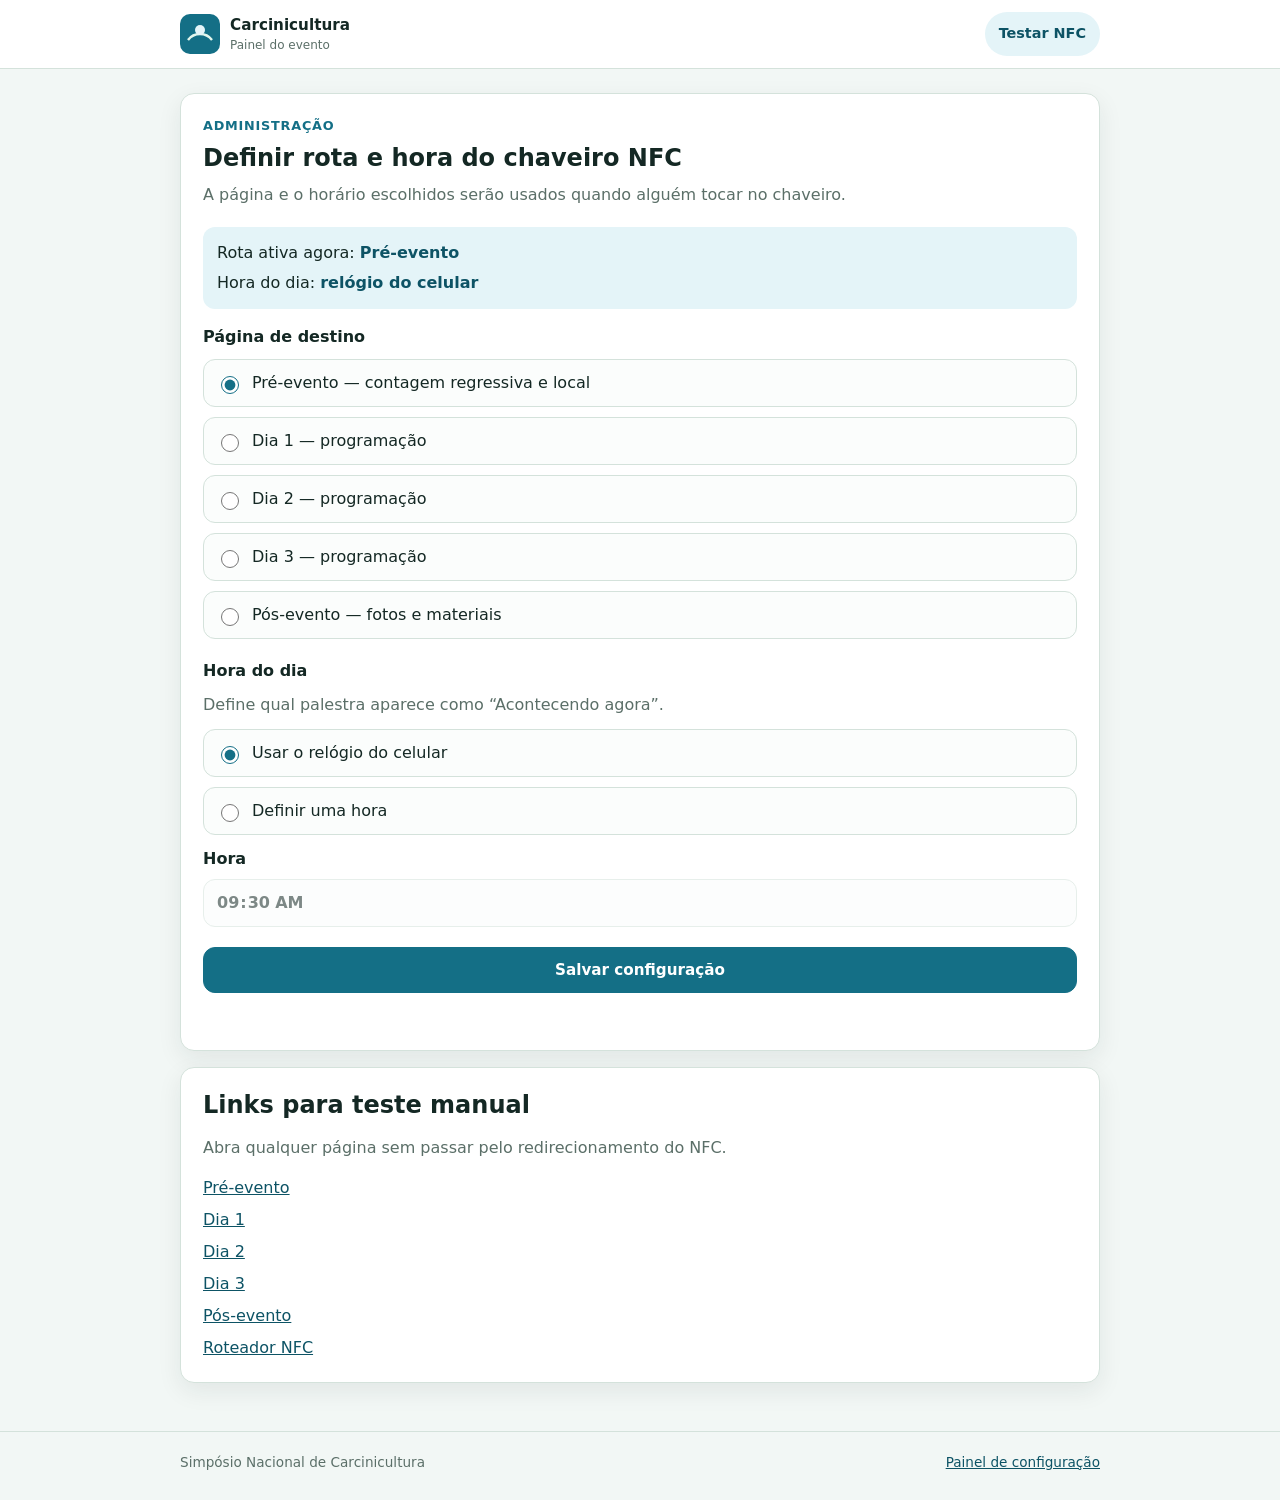
==== admin.html @ 5eb8358a "first commit" ====
<!DOCTYPE html>
<html lang="pt-BR">
<head>
  <meta charset="UTF-8">
  <meta name="viewport" content="width=device-width, initial-scale=1.0">
  <title>Painel de configuração | Simpósio Nacional de Carcinicultura</title>
  <link rel="stylesheet" href="styles.css">
</head>
<body data-page="admin">
  <header class="app-header">
    <div class="header-inner">
      <a class="brand" href="pre-evento.html">
        <svg class="brand-mark" viewBox="0 0 40 40" aria-hidden="true">
          <rect width="40" height="40" rx="10" fill="#146f86"/>
          <path d="M8 26c6-8 18-8 24 0" fill="none" stroke="#e3f6ec" stroke-width="2.4"/>
          <circle cx="20" cy="16" r="5" fill="#e4f4f8"/>
        </svg>
        <span class="brand-text">
          <strong>Carcinicultura</strong>
          <span>Painel do evento</span>
        </span>
      </a>
      <a class="header-link" href="index.html">Testar NFC</a>
    </div>
  </header>

  <main class="page stack">
    <section class="admin-panel">
      <p class="kicker">Administração</p>
      <h1>Definir rota e hora do chaveiro NFC</h1>
      <p class="lead">A página e o horário escolhidos serão usados quando alguém tocar no chaveiro.</p>

      <div class="status-box">
        <div>Rota ativa agora: <strong data-current-route>Pré-evento</strong></div>
        <div>Hora do dia: <strong data-current-time>relógio do celular</strong></div>
      </div>

      <form data-admin-form>
        <fieldset class="admin-fieldset">
          <legend>Página de destino</legend>
          <div class="radio-list">
            <label>
              <input type="radio" name="route" value="pre-evento.html" checked>
              Pré-evento — contagem regressiva e local
            </label>
            <label>
              <input type="radio" name="route" value="dia1.html">
              Dia 1 — programação
            </label>
            <label>
              <input type="radio" name="route" value="dia2.html">
              Dia 2 — programação
            </label>
            <label>
              <input type="radio" name="route" value="dia3.html">
              Dia 3 — programação
            </label>
            <label>
              <input type="radio" name="route" value="pos-evento.html">
              Pós-evento — fotos e materiais
            </label>
          </div>
        </fieldset>

        <fieldset class="admin-fieldset">
          <legend>Hora do dia</legend>
          <p class="muted">Define qual palestra aparece como “Acontecendo agora”.</p>
          <div class="radio-list">
            <label>
              <input type="radio" name="time_mode" value="auto" checked>
              Usar o relógio do celular
            </label>
            <label>
              <input type="radio" name="time_mode" value="manual">
              Definir uma hora
            </label>
          </div>
          <label class="time-field">
            Hora
            <input type="time" name="event_time" data-time-input value="09:30">
          </label>
        </fieldset>

        <div class="actions">
          <button class="btn btn-primary" type="submit">Salvar configuração</button>
        </div>
        <p class="feedback" data-feedback></p>
      </form>
    </section>

    <section class="card">
      <h2>Links para teste manual</h2>
      <p class="muted">Abra qualquer página sem passar pelo redirecionamento do NFC.</p>
      <ul class="test-links">
        <li><a href="pre-evento.html">Pré-evento</a></li>
        <li><a href="dia1.html">Dia 1</a></li>
        <li><a href="dia2.html">Dia 2</a></li>
        <li><a href="dia3.html">Dia 3</a></li>
        <li><a href="pos-evento.html">Pós-evento</a></li>
        <li><a href="index.html">Roteador NFC</a></li>
      </ul>
    </section>
  </main>

  <footer class="app-footer">
    <div class="footer-inner">
      <span>Simpósio Nacional de Carcinicultura</span>
      <a href="admin.html">Painel de configuração</a>
    </div>
  </footer>
  <script src="app.js"></script>
</body>
</html>
---- styles.css ----
:root {
  --bg: #f2f7f5;
  --surface: #ffffff;
  --text: #142824;
  --muted: #5b6f68;
  --blue: #146f86;
  --blue-dark: #0d5365;
  --green: #1c8558;
  --green-dark: #146544;
  --blue-soft: #e4f4f8;
  --green-soft: #e3f6ec;
  --border: #d4e2db;
  --past: #7d8b86;
  --shadow: 0 8px 24px rgba(20, 40, 36, 0.08);
  --radius: 14px;
}

* {
  box-sizing: border-box;
}

html,
body {
  margin: 0;
  padding: 0;
}

body {
  font-family: "Segoe UI", system-ui, -apple-system, sans-serif;
  background: var(--bg);
  color: var(--text);
  line-height: 1.5;
  min-height: 100vh;
}

img {
  max-width: 100%;
  display: block;
}

a {
  color: var(--blue-dark);
}

.app-header {
  background: var(--surface);
  border-bottom: 1px solid var(--border);
  position: sticky;
  top: 0;
  z-index: 10;
}

.header-inner,
.page,
.footer-inner {
  width: min(920px, calc(100% - 32px));
  margin: 0 auto;
}

.header-inner {
  display: flex;
  align-items: center;
  justify-content: space-between;
  gap: 12px;
  padding: 12px 0;
}

.brand {
  display: flex;
  align-items: center;
  gap: 10px;
  text-decoration: none;
  color: inherit;
  min-width: 0;
}

.brand-mark {
  width: 40px;
  height: 40px;
  flex: 0 0 auto;
}

.brand-text strong,
.brand-text span {
  display: block;
}

.brand-text strong {
  font-size: 0.95rem;
}

.brand-text span {
  font-size: 0.75rem;
  color: var(--muted);
}

.header-link {
  display: inline-flex;
  align-items: center;
  justify-content: center;
  min-height: 44px;
  padding: 0 14px;
  border-radius: 999px;
  background: var(--blue-soft);
  color: var(--blue-dark);
  text-decoration: none;
  font-weight: 600;
  font-size: 0.9rem;
}

.page {
  padding: 24px 0 48px;
}

.hero,
.card,
.talk,
.photo-card,
.material-card,
.admin-panel,
.router-card {
  background: var(--surface);
  border: 1px solid var(--border);
  border-radius: var(--radius);
  box-shadow: var(--shadow);
}

.hero,
.card,
.admin-panel,
.router-card {
  padding: 22px;
}

.kicker {
  margin: 0 0 8px;
  color: var(--blue);
  font-size: 0.8rem;
  font-weight: 700;
  letter-spacing: 0.06em;
  text-transform: uppercase;
}

h1,
h2,
h3 {
  margin: 0 0 10px;
  line-height: 1.25;
}

.lead,
.muted {
  color: var(--muted);
}

.lead {
  margin: 0 0 20px;
}

.countdown {
  display: grid;
  grid-template-columns: repeat(4, 1fr);
  gap: 10px;
  margin: 20px 0 8px;
}

.countdown-item {
  background: linear-gradient(180deg, var(--blue-soft), #fff);
  border: 1px solid var(--border);
  border-radius: 12px;
  padding: 12px 6px;
  text-align: center;
}

.countdown-item strong {
  display: block;
  font-size: clamp(1.4rem, 6vw, 2rem);
  color: var(--blue-dark);
}

.countdown-item span {
  font-size: 0.75rem;
  color: var(--muted);
}

.stack {
  display: grid;
  gap: 16px;
}

.days-nav,
.actions,
.radio-list {
  display: grid;
  gap: 10px;
}

.days-nav {
  grid-template-columns: repeat(3, 1fr);
}

.days-nav a,
.btn {
  display: inline-flex;
  align-items: center;
  justify-content: center;
  min-height: 46px;
  padding: 10px 16px;
  border-radius: 12px;
  border: 1px solid var(--border);
  background: var(--surface);
  color: var(--text);
  text-decoration: none;
  font-weight: 600;
  font-size: 0.95rem;
}

.days-nav a.active,
.btn-primary {
  background: var(--blue);
  border-color: var(--blue);
  color: #fff;
}

.btn {
  cursor: pointer;
  font-family: inherit;
}

.btn-primary:hover,
.days-nav a.active:hover {
  background: var(--blue-dark);
}

.btn-secondary {
  background: var(--green-soft);
  border-color: #b7e0c8;
  color: var(--green-dark);
}

.talks {
  display: grid;
  gap: 12px;
}

.talk {
  padding: 16px;
  transition: opacity 0.2s ease, border-color 0.2s ease, background 0.2s ease;
}

.talk-top {
  display: flex;
  align-items: flex-start;
  justify-content: space-between;
  gap: 10px;
}

.talk time {
  font-weight: 700;
  color: var(--blue-dark);
  font-size: 0.92rem;
}

.talk h3 {
  margin: 8px 0 4px;
  font-size: 1.05rem;
}

.talk p {
  margin: 0;
  color: var(--muted);
  font-size: 0.92rem;
}

.badge {
  display: inline-flex;
  align-items: center;
  min-height: 28px;
  padding: 0 10px;
  border-radius: 999px;
  background: var(--green);
  color: #fff;
  font-size: 0.75rem;
  font-weight: 700;
  white-space: nowrap;
}

.badge:empty,
.badge[hidden] {
  display: none;
}

.badge.is-past {
  background: #8a9691;
}

.badge.is-future {
  background: var(--blue);
}

.talk.is-past {
  opacity: 0.55;
  background: #eef2f0;
}

.talk.is-past time,
.talk.is-past h3,
.talk.is-past p {
  color: var(--past);
}

.talk.is-now {
  background: linear-gradient(180deg, var(--green-soft), var(--blue-soft));
  border-color: #8ecfb0;
}

.photo-grid,
.material-grid {
  display: grid;
  gap: 12px;
}

.photo-grid {
  grid-template-columns: 1fr;
}

.photo-card {
  overflow: hidden;
}

.photo-card img {
  width: 100%;
  height: 210px;
  object-fit: cover;
}

.photo-card figcaption {
  padding: 12px 14px 14px;
  font-size: 0.92rem;
}

.material-card {
  padding: 16px;
}

.material-card h3 {
  font-size: 1rem;
}

.material-card p {
  margin: 0 0 14px;
  color: var(--muted);
  font-size: 0.92rem;
}

.address {
  margin: 0 0 16px;
}

.card .actions,
.admin-panel .actions {
  margin-top: 16px;
}

.map-frame {
  border: 1px solid var(--border);
  border-radius: 12px;
  overflow: hidden;
  min-height: 180px;
  background:
    linear-gradient(180deg, rgba(20, 111, 134, 0.08), rgba(28, 133, 88, 0.08)),
    repeating-linear-gradient(
      90deg,
      #d9ebe3 0 12px,
      #e7f3ed 12px 24px
    );
  display: grid;
  place-items: center;
  text-align: center;
  padding: 20px;
}

.map-pin {
  width: 22px;
  height: 22px;
  margin: 0 auto 8px;
  border-radius: 50% 50% 50% 0;
  background: var(--blue);
  transform: rotate(-45deg);
}

.radio-list label {
  display: flex;
  align-items: center;
  gap: 10px;
  min-height: 48px;
  padding: 8px 12px;
  border: 1px solid var(--border);
  border-radius: 12px;
  background: #fbfdfc;
}

.radio-list input {
  width: 18px;
  height: 18px;
  accent-color: var(--blue);
}

.admin-fieldset {
  margin: 0 0 20px;
  padding: 0;
  border: 0;
}

.admin-fieldset legend {
  padding: 0;
  margin-bottom: 10px;
  font-weight: 700;
}

.admin-fieldset .muted {
  margin: 0 0 12px;
}

.time-field {
  display: grid;
  gap: 8px;
  margin-top: 12px;
  font-weight: 600;
}

.time-field input {
  width: 100%;
  min-height: 48px;
  padding: 10px 12px;
  border: 1px solid var(--border);
  border-radius: 12px;
  background: #fbfdfc;
  color: var(--text);
  font: inherit;
}

.time-field input:disabled {
  opacity: 0.55;
}

.status-box {
  margin: 16px 0;
  padding: 14px;
  border-radius: 12px;
  background: var(--blue-soft);
}

.status-box div + div {
  margin-top: 6px;
}

.status-box strong {
  color: var(--blue-dark);
}

.feedback {
  min-height: 1.4em;
  margin: 12px 0 0;
  color: var(--green-dark);
  font-weight: 600;
}

.test-links {
  display: grid;
  gap: 8px;
  margin: 0;
  padding: 0;
  list-style: none;
}

.app-footer {
  border-top: 1px solid var(--border);
  padding: 20px 0 28px;
  color: var(--muted);
  font-size: 0.85rem;
}

.footer-inner {
  display: flex;
  justify-content: space-between;
  gap: 12px;
  flex-wrap: wrap;
}

.router-body {
  min-height: 100vh;
  display: grid;
  place-items: center;
  padding: 24px;
}

.router-card {
  width: min(420px, 100%);
  text-align: center;
}

.router-links {
  display: grid;
  gap: 8px;
  margin-top: 16px;
}

@media (min-width: 640px) {
  .photo-grid,
  .material-grid,
  .material-card .actions,
  .card .actions {
    grid-template-columns: 1fr 1fr;
  }

  .days-nav {
    grid-template-columns: repeat(3, 1fr);
  }
}

@media (min-width: 900px) {
  .photo-grid {
    grid-template-columns: 1fr 1fr 1fr;
  }
}
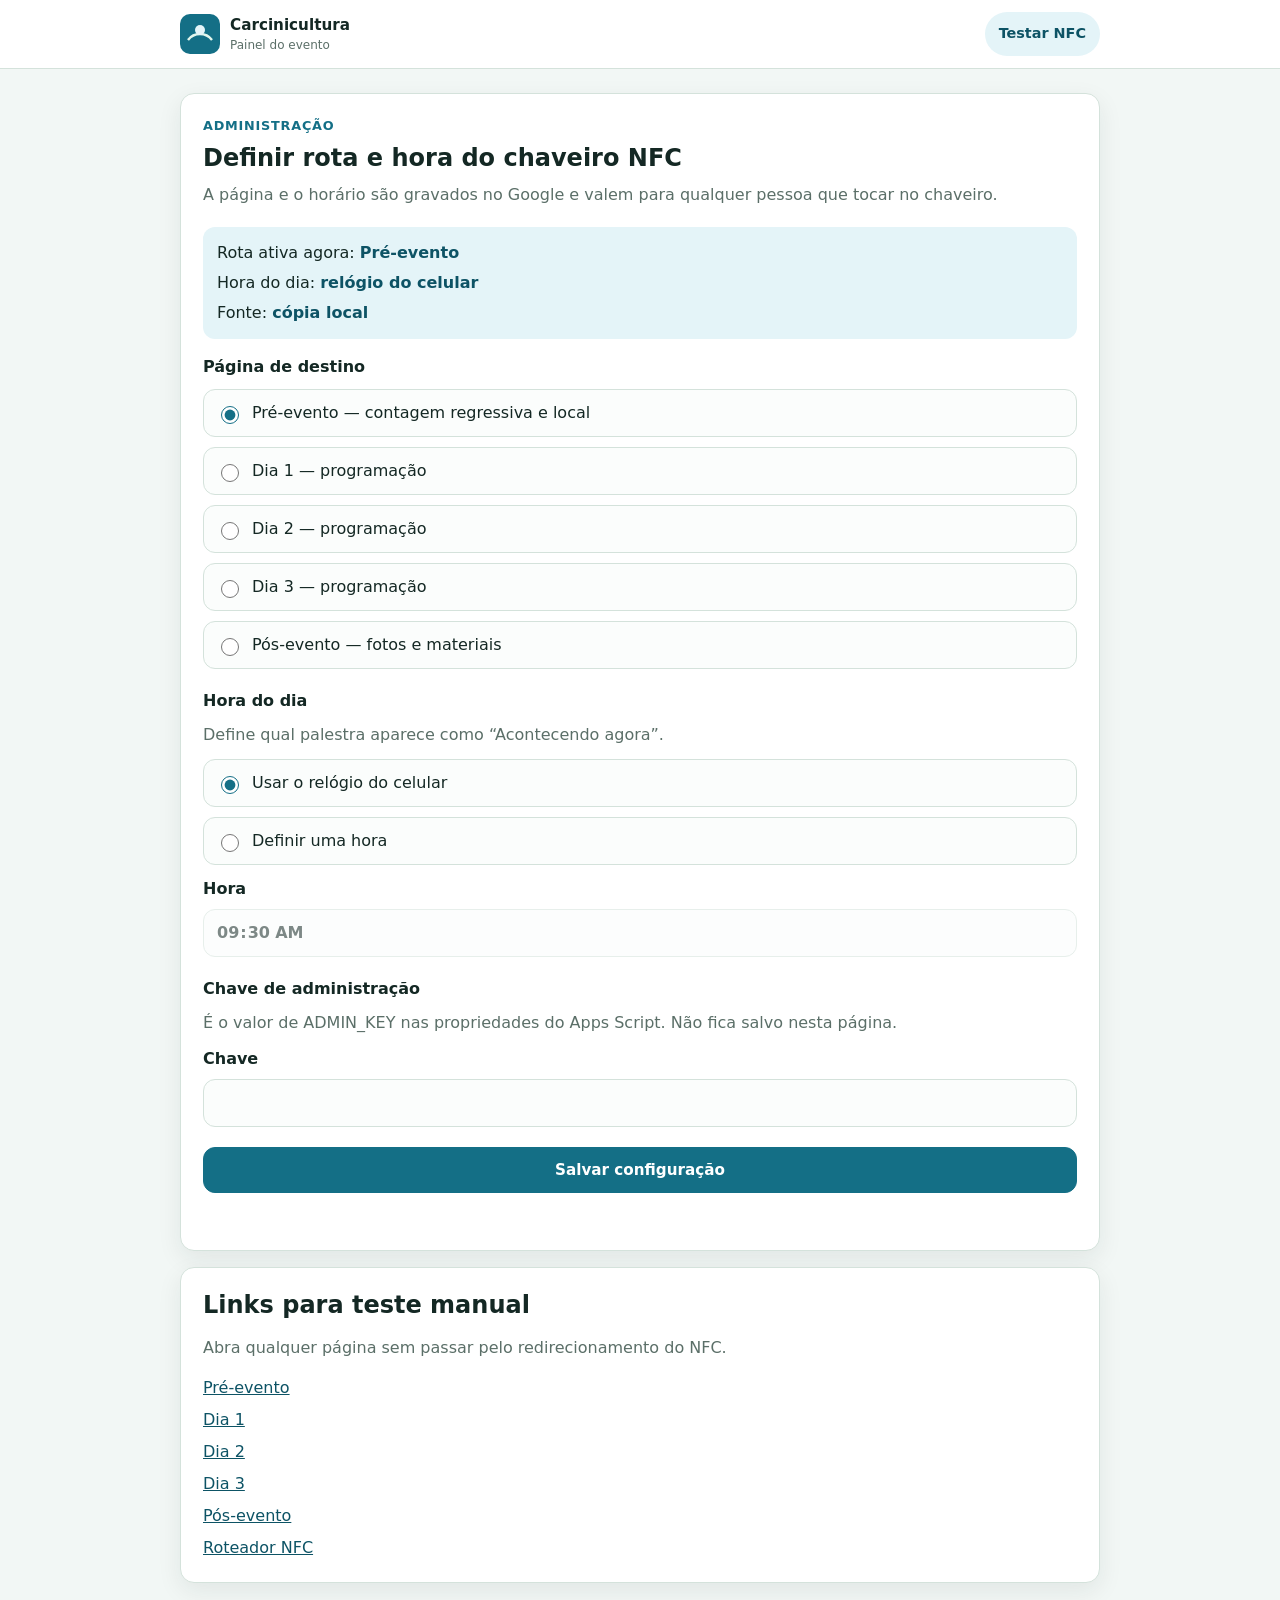
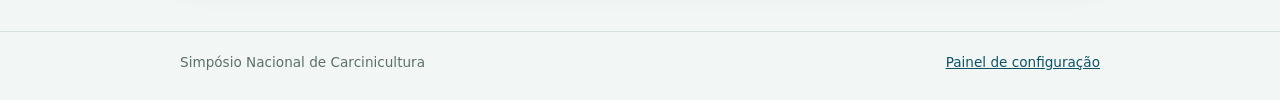
==== commit 7066611f: "remote config" ====
--- a/admin.html
+++ b/admin.html
@@ -28,11 +28,12 @@
     <section class="admin-panel">
       <p class="kicker">Administração</p>
       <h1>Definir rota e hora do chaveiro NFC</h1>
-      <p class="lead">A página e o horário escolhidos serão usados quando alguém tocar no chaveiro.</p>
+      <p class="lead">A página e o horário são gravados no Google e valem para qualquer pessoa que tocar no chaveiro.</p>
 
       <div class="status-box">
         <div>Rota ativa agora: <strong data-current-route>Pré-evento</strong></div>
         <div>Hora do dia: <strong data-current-time>relógio do celular</strong></div>
+        <div>Fonte: <strong data-config-source>carregando…</strong></div>
       </div>
 
       <form data-admin-form>
@@ -81,6 +82,15 @@
           </label>
         </fieldset>
 
+        <fieldset class="admin-fieldset">
+          <legend>Chave de administração</legend>
+          <p class="muted">É o valor de ADMIN_KEY nas propriedades do Apps Script. Não fica salvo nesta página.</p>
+          <label class="time-field">
+            Chave
+            <input type="password" name="admin_key" autocomplete="off" required>
+          </label>
+        </fieldset>
+
         <div class="actions">
           <button class="btn btn-primary" type="submit">Salvar configuração</button>
         </div>
--- a/styles.css
+++ b/styles.css
@@ -466,6 +466,10 @@
   font-weight: 600;
 }
 
+.feedback.is-error {
+  color: #9b2c2c;
+}
+
 .test-links {
   display: grid;
   gap: 8px;
@@ -495,15 +499,31 @@
   padding: 24px;
 }
 
-.router-card {
-  width: min(420px, 100%);
-  text-align: center;
-}
-
-.router-links {
-  display: grid;
-  gap: 8px;
-  margin-top: 16px;
+.router-loader {
+  display: grid;
+  justify-items: center;
+  gap: 16px;
+  color: var(--muted);
+}
+
+.router-loader p {
+  margin: 0;
+  font-weight: 600;
+}
+
+.loader {
+  width: 42px;
+  height: 42px;
+  border: 4px solid var(--border);
+  border-top-color: var(--blue);
+  border-radius: 50%;
+  animation: spin 0.7s linear infinite;
+}
+
+@keyframes spin {
+  to {
+    transform: rotate(360deg);
+  }
 }
 
 @media (min-width: 640px) {
